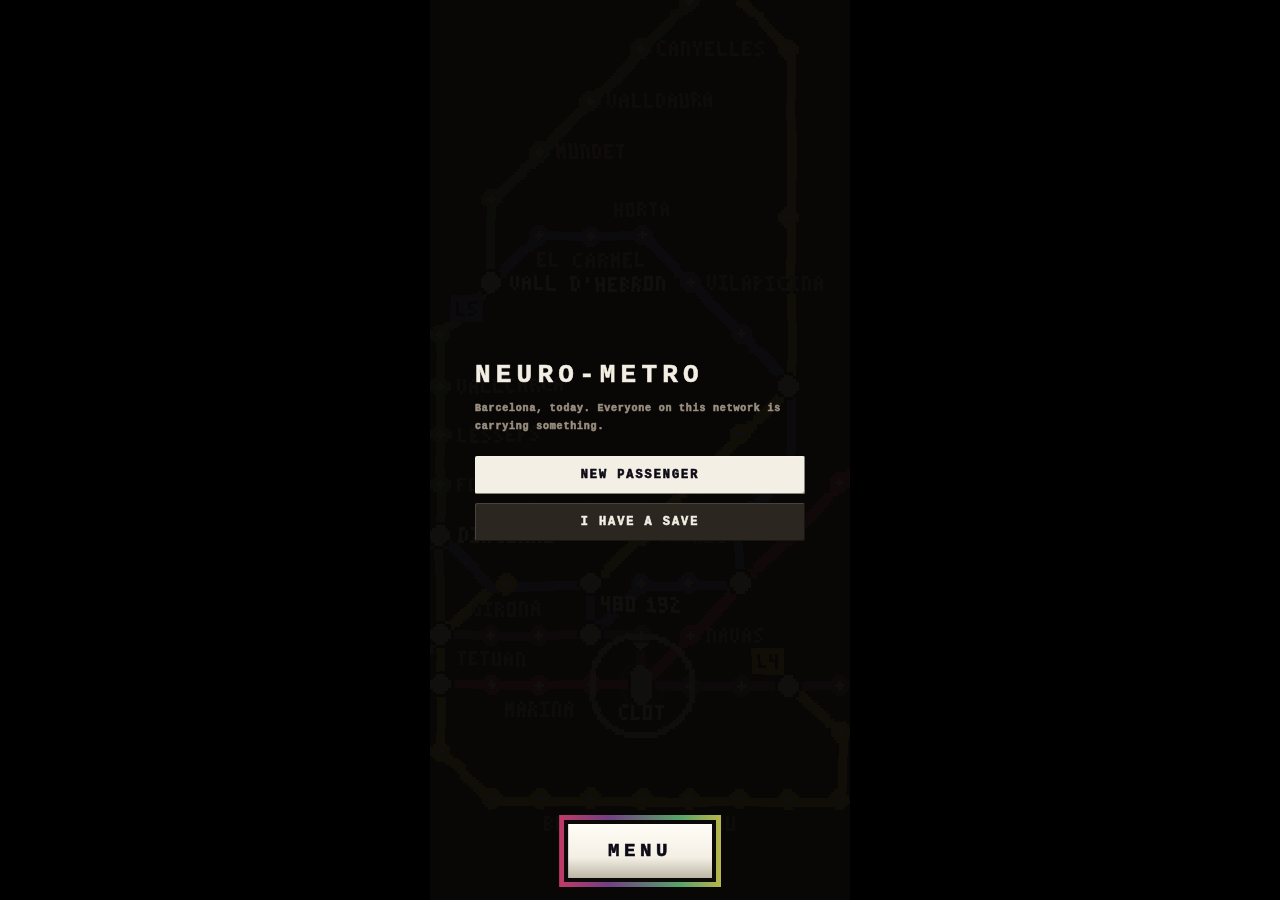
==== map/index.html @ 73b849b9 "Restructure repo: add MAP prototype, shared config, battle system refactor with changelog split" ====
<!doctype html>
<meta charset="utf-8">
<meta name="viewport" content="width=device-width,initial-scale=1,viewport-fit=cover,user-scalable=no">
<title>Neuro Metro: AVUI — Map</title>
<link rel="stylesheet" href="styles/map.css">

<!-- The same turbulence the battle system's title art swims in (#logoWave):
     fractal noise whose frequency drifts over 19s, displacing the image
     through it. Copied rather than shared — the two apps are siblings and do
     not reach into each other's files. Applied to the whole map, not one
     element, so the city itself is what is faintly breathing. -->
<svg width="0" height="0" style="position:absolute" aria-hidden="true"><defs>
  <filter id="mapWave" x="-6%" y="-6%" width="112%" height="112%">
    <feTurbulence type="fractalNoise" baseFrequency="0.008 0.014" numOctaves="2" seed="7" result="n">
      <animate attributeName="baseFrequency" dur="19s" repeatCount="indefinite"
               values="0.008 0.014; 0.013 0.008; 0.008 0.014"/>
    </feTurbulence>
    <feDisplacementMap in="SourceGraphic" in2="n" scale="7"
                       xChannelSelector="R" yChannelSelector="G"/>
  </filter>
</defs></svg>

<div class="phone">
 <div class="screen" id="screen">
   <canvas id="map"></canvas>

   <div class="hud">
     <!-- THE ONLY NON-MAP-ANCHORED ELEMENT ON THE MAP. Zoom lives on wheel,
          pinch and double-tap; the player's name and state are drawn on the
          canvas beside their marker, where they belong. -->
     <button class="menubtn hudbtn" id="menuBtn">MENU</button>
     <div class="menu" id="menu"></div>

     <!-- the only controls that exist while the train is running -->
     <button class="endbtn hudbtn" id="endRide">END</button>
     <button class="bagbtn hudbtn" id="bagBtn">BAGGAGE</button>
     <div class="baggage" id="baggage"></div>

     <!-- GDD 4: where this leg is going and how much of it is bridged -->
     <div class="routehead" id="routeHead"></div>

     <!-- GDD 5: the Traveler's Dilemma, at every intermediate platform -->
     <div class="dilemma" id="dilemma"></div>

     <!-- station inspection, and where a destination is chosen -->
     <div class="peek" id="peek"></div>

     <!-- DEBUG ONLY. The battle system is not connected. -->
     <div class="encounter" id="encounter"></div>

     <!-- first boot: name, affinities, and the save file that is the only
          copy of a run that survives a phone clearing its storage -->
     <div class="create" id="create"></div>
   </div>

   <!-- ONE file input for the whole app. Hidden; creation and the SAVE tab
        both click it. A drop target would be useless on a phone. -->
   <input type="file" id="saveFile" accept="application/json,.json"
          style="position:absolute;width:1px;height:1px;opacity:0;pointer-events:none">
 </div>
</div>

<!-- ================= LOAD ORDER =================
     Every file shares one global scope, so order is the dependency graph — the same
     convention as BATTLE SYSTEM. GENERATED (rebuild from the shared spreadsheet):
       data.js  <- ../shared/tools/build_data.py --app MAP

     util    -> bare helpers, no dependencies
     font    -> the 3x5 map font, no dependencies
     glyphs  -> the 8x8 ability icons and the station ring, as SVG
     data    -> EMOTIONS, STATIONS, LINES, SOUNDS, RULES: the network and its palette
     net     -> everything DERIVED from those two tables (routing, interchanges,
                label sides). Must follow data.
     states  -> the station-state registry. Defines only; reads STATIONS at run time
     gear    -> armor/set passives, and the arithmetic that turns kit into stats
     world   -> the hour, the day, the weather, and what they do to a station
     player  -> who is riding, what they carry, and the save
     route   -> paths across the network, gated by Line Keys
     audio   -> the synth and the music slot. Reads RULES/SOUNDS at run time
     travel  -> the travel screen: parallax, track, train
     elements-> what spawns around the train, and the Emotional Trip bar
     run     -> the multi-leg trip and the vault it is wagering
     bridge  -> the 13 contract with combat
     encounter-> the DEBUG stand-in for a battle. The only file that mentions one
     vault   -> saves: the file, the code, snapshots, and the seam for cloud
     peek    -> the station panel
     menu    -> the pause menu: profile, loadout, inventory, save
     create  -> first boot: name, affinities, and the save file
     hud     -> the DOM panels: stats, route header, dilemma, encounter
     journey -> the ride's state machine, the player marker, the wipes
     mapview -> camera, rasteriser, input; boots on DOMContentLoaded

     travel and journey call into mapview's rasteriser and mapview calls back into
     theirs. That is fine here and only here: they are all function DECLARATIONS,
     which hoist, and none of them runs until the first frame.
     ============================================== -->
<script src="src/util.js"></script>
<script src="src/font.js"></script>
<script src="src/glyphs.js"></script>
<script src="data.js"></script>
<script src="src/net.js"></script>
<script src="src/states.js"></script>
<script src="src/gear.js"></script>
<script src="src/world.js"></script>
<script src="src/player.js"></script>
<script src="src/vault.js"></script>
<script src="src/route.js"></script>
<script src="src/audio.js"></script>
<script src="src/travel.js"></script>
<script src="src/elements.js"></script>
<script src="src/run.js"></script>
<script src="src/battle-bridge.js"></script>
<script src="src/encounter.js"></script>
<script src="src/peek.js"></script>
<script src="src/menu.js"></script>
<script src="src/create.js"></script>
<script src="src/hud.js"></script>
<script src="src/journey.js"></script>
<script src="src/mapview.js"></script>
---- map/styles/map.css ----
/* =====================================================================
   NEURO-METRO: AVUI — MAP stylesheet

   There is almost nothing here on purpose. The map is RASTERISED, not
   styled: lines, stations, labels and badges are pixels written by
   src/mapview.js, so CSS only has to supply the frame, the integral
   upscale, and the HUD chrome that floats over it.

   Tokens are the battle system's, copied rather than imported — the two
   apps are siblings and must not reach into each other's files. See
   src/util.js for the same reasoning applied to code.
   ===================================================================== */
@property --rampPos{ syntax:"<length>"; inherits:true; initial-value:0px; }
:root{
  --void:#0f0d0b; --panel:#2b2620; --panelHi:#3d362e; --line:#5c5348;
  --ink:#f4efe4;  --muted:#9a8f80;
  --mint:#b0ffe1; --rose:#ffc2cd;
  --chipPad:5px 15px; --chipFont:20px; --chipDrop:3px 3px 0 rgba(6,4,14,.85);
  --chipInk:#0c0a16;
  --bevel: inset 1px 1px 0 rgba(255,255,255,.13), inset -1px -1px 0 rgba(0,0,0,.45);
  --drop: drop-shadow(2px 3px 0 rgba(8,6,4,.75));
  /* pixel-rounded corners: two steps, so a corner is CUT rather than curved */
  --r1:3px; --r2:6px;
  /* the six emotions, for the shared ramp. One palette, from the same hexes the
     canvas reads out of the emotions sheet. */
  --anger:#e53859; --surprise:#724082; --disgust:#56a36a;
  --joy:#fcc336;   --sadness:#3d66c1;  --fear:#929fa5;
  --ramp:linear-gradient(90deg,var(--anger),var(--surprise),var(--disgust),
         var(--joy),var(--sadness),var(--fear),var(--anger));
  --rampW:33.334vw;        /* one full loop, three times across the screen */
}

/* ============ PIXEL-ROUNDED CORNERS ============
   A corner is cut in two steps rather than curved, so it is made of the same
   square pixels as everything else. Lifted from the battle system, where the
   whole interface is built on it. */
.pxr{clip-path:polygon(
  var(--r2) 0, calc(100% - var(--r2)) 0,
  calc(100% - var(--r2)) var(--r1), calc(100% - var(--r1)) var(--r1),
  calc(100% - var(--r1)) var(--r2), 100% var(--r2),
  100% calc(100% - var(--r2)), calc(100% - var(--r1)) calc(100% - var(--r2)),
  calc(100% - var(--r1)) calc(100% - var(--r1)), calc(100% - var(--r2)) calc(100% - var(--r1)),
  calc(100% - var(--r2)) 100%, var(--r2) 100%,
  var(--r2) calc(100% - var(--r1)), var(--r1) calc(100% - var(--r1)),
  var(--r1) calc(100% - var(--r2)), 0 calc(100% - var(--r2)),
  0 var(--r2), var(--r1) var(--r2), var(--r1) var(--r1), var(--r2) var(--r1))}

/* ============ THE RAMP ============
   One scrolling emotion gradient, anchored to the VIEWPORT rather than to each
   element, so a tag and a border show the same slice of the same moving sheet —
   as if they were masks cut out of one thing underneath. Driven from the 12 fps
   clock in mapview.js, not by a CSS animation, so it steps with everything else. */
.ramp{background-image:var(--ramp); background-size:var(--rampW) 100%;
  background-repeat:repeat-x; background-attachment:fixed;
  background-position:var(--rampPos,0px) 0px}

/* EVERY SYMBOL BREATHES. A still glyph in a moving interface reads as a
   missing asset; the offset is per-element so they never march in step. */
@keyframes floaty{from{transform:translateY(2px)} to{transform:translateY(-3px)}}
@keyframes gfloat{from{transform:translateY(-3px)} to{transform:translateY(3px)}}
.sym{display:inline-block; width:1em; height:1em; vertical-align:-.12em;
  animation:gfloat 2.2s steps(26) infinite alternate;
  animation-delay:var(--fd,0s)}
.sym svg{width:100%; height:100%; display:block}
*{box-sizing:border-box; margin:0; padding:0}
html,body{height:100%}
body{background:#000; color:var(--ink);
  display:flex; align-items:center; justify-content:center;
  font-family:ui-monospace,"SFMono-Regular",Menlo,Consolas,"Courier New",monospace;
  /* WEIGHT ALONE IS NOT ENOUGH — most mobile monospace fallbacks ship no bold
     face, so the stroke is what actually thickens the glyphs on every device. */
  font-weight:900; -webkit-text-stroke:0.6px currentColor; paint-order:stroke fill;
  letter-spacing:.05em; text-transform:uppercase; -webkit-font-smoothing:none;
  overscroll-behavior:none}

.phone{width:100vw; height:100dvh; max-width:420px; max-height:920px;
  position:relative; overflow:hidden; background:var(--void)}

/* `touch-action:none` is load-bearing: without it the browser claims the drag
   as a scroll/pinch gesture and the pointer events never arrive. */
.screen{position:absolute; inset:0; overflow:hidden; touch-action:none;
  cursor:grab; user-select:none; -webkit-user-select:none}
.screen.drag{cursor:grabbing}

/* The buffer is sized to an exact integer multiple in JS; centring it here
   means the rounding-up overflow is clipped evenly on both sides rather than
   shunted to one edge. */
/* The turbulence filter is defined in index.html. It takes the ALREADY
   upscaled, already-blocky canvas as its input, so the blocks survive and it
   is their edges that swim — the city breathing rather than the image
   blurring. Kept on its own layer so the displacement does not force the
   whole frame to re-composite. */
#map{position:absolute; left:50%; top:50%; transform:translate(-50%,-50%);
  image-rendering:pixelated; display:block;
  filter:url(#mapWave); will-change:filter}

/* ---- HUD: ordinary CSS text, the way the battle HUD does it ---- */
.hud{position:absolute; inset:0; pointer-events:none}

/* END — the one control that exists while the train is running. */
.endbtn{position:absolute; left:50%; bottom:calc(22px + env(safe-area-inset-bottom,0px)); transform:translateX(-50%);
  padding:9px 30px; font:inherit; font-size:15px; letter-spacing:.22em;
  color:var(--chipInk, #0c0a16); background:var(--ink); border:0; border-radius:2px;
  box-shadow:var(--bevel), var(--chipDrop); cursor:pointer;
  opacity:0; pointer-events:none; transition:opacity .18s steps(2)}
.endbtn.show{opacity:1; pointer-events:auto}
.endbtn:active{transform:translateX(-50%) translateY(1px); box-shadow:var(--bevel)}

/* THE ONE BUTTON ON THE MAP, on the bottom edge where a thumb already rests.
   Two strokes: a hard black one so it reads against any part of the network,
   and outside that the shared emotion ramp, scrolling on the game clock. The
   ramp is a RING rather than a glow, so the button is an object cut out of the
   same moving sheet as the battle system's charge tag. */
.menubtn{position:absolute; left:50%; bottom:calc(18px + env(safe-area-inset-bottom,0px));
  transform:translateX(-50%); z-index:3;
  padding:16px 40px; font:inherit; font-size:19px; letter-spacing:.24em;
  color:var(--chipInk);
  background:linear-gradient(180deg,#fffdf7,var(--ink) 62%,#bdb6a6);
  border:4px solid #0b0a08; cursor:pointer;
  box-shadow:5px 6px 0 rgba(6,4,14,.85);
  opacity:0; pointer-events:none; transition:opacity .15s steps(2)}
.menubtn.show{opacity:1; pointer-events:auto}
/* the rainbow stroke sits OUTSIDE the black one, punched hollow so only the
   ring shows rather than a filled rectangle behind the label */
.menubtn::after{content:""; position:absolute; inset:-9px; z-index:-1;
  background-image:var(--ramp); background-size:var(--rampW) 100%;
  background-repeat:repeat-x; background-attachment:fixed;
  background-position:var(--rampPos,0px) 0px;
  padding:5px;
  -webkit-mask:linear-gradient(#000 0 0) content-box exclude,linear-gradient(#000 0 0);
  mask:linear-gradient(#000 0 0) content-box exclude,linear-gradient(#000 0 0);
  -webkit-mask-composite:xor}
.menubtn:active{transform:translateX(-50%) translate(2px,2px);
  box-shadow:2px 3px 0 rgba(6,4,14,.85)}

/* =====================================================================
   NAVIGATION PANELS
   All DOM. The canvas draws the world; anything the player has to READ
   is markup, the same split the battle system uses. Every panel shares
   the chip language — same bevel, same drop, same warm-grey ground —
   so nothing here competes with an emotion colour.
   ===================================================================== */

/* A <button> does not inherit text-transform the way ordinary text does, so
   without this the labels arrive half lower-case next to everything else. */
button{text-transform:inherit; letter-spacing:inherit}

@keyframes warnpulse{0%,100%{opacity:1}50%{opacity:.55}}

/* ---- the leg header ---- */
.routehead{position:absolute; left:0; right:0; top:0; display:none;
  align-items:center; gap:6px; padding:5px 8px; font-size:10px;
  background:rgba(15,13,11,.86); pointer-events:none}
.routehead.show{display:flex}
.routehead .rl{color:#0c0a16; padding:1px 5px; border-radius:2px}
.routehead .seg{margin-left:auto; color:#b0ffe1}
.routehead .legs{color:var(--muted)}

/* ---- panels that take over ---- */
.peek,.dilemma,.encounter{position:absolute; inset:auto 0 0 0; display:none;
  padding:16px; background:var(--panel);
  box-shadow:0 -3px 0 rgba(0,0,0,.5), var(--bevel); pointer-events:auto;
  max-height:78%; overflow-y:auto}

/* ---- the travel popup ----
   A thick stroke made of the lines this trip actually rides, scrolling. The
   gradient is set per-render as `--trip`; it is a BORDER-shaped mask rather
   than a background so the panel keeps its own dark ground behind the text. */
.peek{padding:0; background:none; box-shadow:none; overflow:visible}
.peek.show{display:block}
.peek::before{content:""; position:absolute; inset:0; z-index:0;
  background-image:var(--trip,linear-gradient(90deg,#5c5348,#5c5348));
  background-size:240% 100%;
  animation:tripscroll 3.6s linear infinite}
@keyframes tripscroll{from{background-position:0% 0} to{background-position:-240% 0}}
.peek > *{position:relative; z-index:1}
/* the inner card, inset so the stroke shows as a frame */
.peek{--pad:6px}
.peek::after{content:""; position:absolute; inset:var(--pad); z-index:0;
  background:linear-gradient(180deg,#221e19,var(--panel) 45%,#1a1712)}
.peek{padding:calc(var(--pad) + 14px) calc(var(--pad) + 14px) calc(var(--pad) + 16px)}

/* from → to, with the journey drawn between */
.trip{display:flex; align-items:center; gap:10px; margin-bottom:10px}
.trip b{font-size:15px; letter-spacing:.06em; line-height:1.2}
.trip .tfrom{text-align:left; color:var(--muted); flex:1}
.trip .tto{text-align:right; color:#fff; flex:1;
  text-shadow:2px 2px 0 rgba(6,4,14,.85)}
.tarrow{flex:none; display:flex; align-items:center; gap:2px; height:18px}
/* the shaft ripples away from where you are standing */
.tarrow i{display:block; width:3px; height:3px; background:var(--ink);
  box-shadow:1px 1px 0 rgba(6,4,14,.8);
  animation:tripwave .78s steps(6) infinite alternate}
.tarrow u{display:block; width:0; height:0; margin-left:1px;
  border-left:7px solid var(--ink); border-top:5px solid transparent;
  border-bottom:5px solid transparent;
  filter:drop-shadow(1px 1px 0 rgba(6,4,14,.8));
  animation:tripwave .78s steps(6) infinite alternate; animation-delay:-.6s}
@keyframes tripwave{from{transform:translateY(-3px)} to{transform:translateY(3px)}}
.tlines{margin-bottom:12px}

/* the button wears the same moving gradient as the stroke */
.pbtn.trip{display:block; width:100%; padding:15px 12px; border:3px solid #0b0a08;
  color:#0b0a08; text-shadow:none;
  background-image:var(--trip,linear-gradient(90deg,#5c5348,#5c5348));
  background-size:240% 100%;
  animation:tripscroll 3.6s linear infinite;
  box-shadow:4px 5px 0 rgba(6,4,14,.85); cursor:pointer}
.pbtn.trip span{display:block; font-size:16px; letter-spacing:.14em}
.pbtn.trip small{display:block; margin-top:3px; font-size:11px; letter-spacing:.18em;
  opacity:.8}
.pbtn.trip:active{transform:translate(2px,2px); box-shadow:2px 3px 0 rgba(6,4,14,.85)}

/* the canvas leans; it must not clip against the frame while it does */
#map{transform-origin:50% 50%}
.peek.show,.dilemma.show{display:block}
.peek h2,.dilemma h3{font-size:15px; letter-spacing:.12em; margin-bottom:8px}
.peek dl{display:grid; grid-template-columns:auto 1fr; gap:3px 12px;
  font-size:10px; margin-bottom:12px}
.peek dt{color:var(--muted)}
.peek dd{text-align:right}
.lchips{display:flex; gap:4px; margin-bottom:10px}
.lchip{color:#0c0a16; font-size:10px; padding:1px 5px; border-radius:2px}
.peek .fogged,.peek .warn{font-size:10px; color:var(--muted); text-transform:none;
  line-height:1.6; margin-bottom:10px}
.peek .warn{color:#ffc2cd}
.peek .note{font-size:10px; color:var(--muted)}
/* the close button lives ABOVE the card, clear of the destination name it was
   sitting on top of */
.pclose{position:absolute; right:10px; top:-20px; width:42px; height:42px;
  font:inherit; font-size:22px; color:var(--ink);
  background:linear-gradient(180deg,var(--panelHi),var(--panel) 60%);
  border:3px solid #0b0a08; box-shadow:4px 4px 0 rgba(6,4,14,.85);
  cursor:pointer; z-index:3}
.pclose:active{transform:translate(2px,2px); box-shadow:2px 2px 0 rgba(6,4,14,.85)}
/* room for it, and for the trip stroke */
.peek{margin-top:24px}
.pbtn{width:100%; padding:11px; font:inherit; font-size:12px; letter-spacing:.14em;
  color:var(--chipInk,#0c0a16); background:var(--ink); border:0; border-radius:2px;
  box-shadow:var(--bevel); cursor:pointer}

/* ---- the wager ---- */
.dilemma{background:#1d1a16}
.dilemma .held{font-size:10px; color:var(--muted); margin-bottom:10px}
.drow{display:flex; gap:8px}
.dbtn{flex:1; padding:10px 8px; font:inherit; font-size:11px; letter-spacing:.1em;
  color:var(--ink); background:var(--panel); border:0; border-radius:2px;
  box-shadow:var(--bevel); cursor:pointer; text-align:left}
/* CONTINUE is the risky one, so it is the one that looks eager */
.dbtn.go{color:#0c0a16; background:#b0ffe1}
.dbtn small{display:block; margin-top:4px; font-size:9px; opacity:.72;
  letter-spacing:.02em; text-transform:none}

/* ---- DEBUG battle stand-in ---- */
.encounter{inset:0; display:none; align-items:center; justify-content:center;
  background:rgba(8,6,4,.94); max-height:none}
.encounter.show{display:flex}
.ebox{text-align:center; max-width:86%}
.ebox h2{font-size:19px; letter-spacing:.2em; margin-bottom:10px}
.ekind{font-size:10px; color:#ffc2cd; margin-bottom:6px}
.emods,.estate{font-size:9px; color:var(--muted); margin-bottom:6px;
  text-transform:none; line-height:1.7}
.erow{display:flex; gap:7px; justify-content:center; margin:14px 0 10px}
.ebtn{padding:10px 16px; font:inherit; font-size:12px; letter-spacing:.14em;
  color:var(--ink); background:var(--panel); border:0; border-radius:2px;
  box-shadow:var(--bevel); cursor:pointer}
.ebtn.win{color:#0c0a16; background:#b0ffe1}
.ebtn.loss{color:#0c0a16; background:#ffc2cd}
.edebug{font-size:9px; color:var(--line); text-transform:none}

/* =====================================================================
   THE MENU
   Everything the player IS lives behind one button. Scaled up hard for
   thumbs, built out of the battle system's shapes: cut corners, hard
   offset shadows, thick strokes.
   ===================================================================== */

/* THE MAP KEEPS RENDERING BEHIND THIS. It is a live canvas, so rather than
   covering it with a flat panel it is pushed back — dimmed and blurred heavily,
   so the city is still there but unmistakably out of focus and out of reach. */
.menu{position:absolute; inset:0; display:none; flex-direction:column;
  background:rgba(12,10,8,.55);
  -webkit-backdrop-filter:blur(16px) brightness(.6) saturate(.85);
  backdrop-filter:blur(16px) brightness(.6) saturate(.85);
  pointer-events:auto}
.menu.show{display:flex}

/* ---- body first, tabs last: the reachable edge belongs to the fingers ---- */
.mbody{flex:1; overflow-y:auto; padding:20px 16px 14px;
  -webkit-overflow-scrolling:touch}
.mhead{order:2; display:flex; align-items:stretch; gap:6px;
  padding:8px 10px calc(10px + env(safe-area-inset-bottom,0px));
  background:linear-gradient(180deg,rgba(12,10,8,0),rgba(12,10,8,.9) 40%)}
.mtabs{display:flex; gap:6px; flex:1}
.mtab{flex:1; padding:15px 4px; font:inherit; font-size:15px; letter-spacing:.1em;
  color:var(--muted); background:linear-gradient(180deg,var(--panelHi),var(--panel) 60%,var(--dark,#1d1a16));
  border:2px solid var(--line); box-shadow:var(--bevel), 3px 3px 0 rgba(6,4,14,.8);
  cursor:pointer}
.mtab.on{color:var(--chipInk); border-color:var(--ink);
  background:linear-gradient(180deg,#fffdf7,var(--ink) 62%,#bdb6a6)}
.mclose{width:52px; font:inherit; font-size:26px; color:var(--ink);
  background:linear-gradient(180deg,var(--panelHi),var(--panel) 60%);
  border:2px solid var(--line); box-shadow:var(--bevel), 3px 3px 0 rgba(6,4,14,.8);
  cursor:pointer}
.mtab:active,.mclose:active{transform:translate(2px,2px); box-shadow:var(--bevel)}

/* ---- titles: big, white, and each one carries a symbol ---- */
.mbody h3{font-size:30px; letter-spacing:.12em; margin-bottom:16px; color:#fff;
  text-shadow:3px 3px 0 rgba(6,4,14,.85)}
.mbody section{margin-bottom:26px}
.mbody h4{display:flex; align-items:center; gap:9px; font-size:17px; color:#fff;
  letter-spacing:.14em; margin-bottom:11px;
  text-shadow:2px 2px 0 rgba(6,4,14,.85)}
.mbody h4 .sym{width:20px; height:20px; color:var(--mint)}
.hint{font-size:14px; color:var(--line); text-transform:none; line-height:1.65;
  margin-top:9px}
.pending{list-style:none; margin-top:9px}
.pending li{font-size:14px; color:var(--line); text-transform:none; line-height:1.65}

.pills{display:flex; gap:8px; flex-wrap:wrap}
.pill{font-size:15px; padding:5px 13px; color:var(--chipInk);
  box-shadow:var(--bevel), 3px 3px 0 rgba(6,4,14,.8)}
.pill.off,.pill.key.off{color:var(--line); background:var(--panel)}

/* ---- MS and EC wear the battle system's own tags ----
   Mint with black text for stamina, and the scrolling rainbow with white text
   for charge — the same two objects, so a number means the same thing in both
   halves of the game. */
.stats2{display:grid; grid-template-columns:auto 1fr; gap:9px 16px;
  font-size:16px; margin-bottom:24px; padding-bottom:18px;
  border-bottom:2px solid var(--panel)}
.stats2 dt{color:var(--muted); align-self:center}
.stats2 dd{text-align:right; display:flex; gap:7px; justify-content:flex-end;
  align-items:center; flex-wrap:wrap}
.tag{display:inline-block; padding:var(--chipPad); font-size:var(--chipFont);
  color:var(--chipInk); box-shadow:var(--bevel), 2px 2px 0 rgba(6,4,14,.7);
  animation:floaty 3.4s steps(41) infinite alternate}
.tag.ms{background:linear-gradient(180deg,#eafff6,var(--mint) 62%,#6fbfa2)}
.tag.ec{color:#fff; animation-delay:-1.7s;
  box-shadow:var(--bevel), 2px 2px 0 rgba(6,4,14,.7), 0 0 14px rgba(255,255,255,.45)}

/* ---- cards and slots ----
   Armor and Move Sets read as SOCKETS: a dotted outline you drop something
   into, so an empty one is obviously a hole rather than a missing row. */
.slotwrap{border:3px dashed var(--line); padding:9px; margin-bottom:11px;
  background:rgba(0,0,0,.25)}
.slotwrap.filled{border-style:solid; border-color:var(--panelHi)}
.card,.slot{display:flex; align-items:center; gap:12px; width:100%; text-align:left;
  padding:14px 15px; font:inherit; font-size:17px; color:var(--ink);
  background:linear-gradient(180deg,var(--panelHi),var(--panel) 60%,#1d1a16);
  border:2px solid var(--emo,var(--line));
  box-shadow:var(--bevel), 4px 4px 0 rgba(6,4,14,.8); cursor:pointer}
.card.on{border-color:var(--ink)}
.card .sym,.slot .sym{width:34px; height:34px; flex:none; color:var(--emo,var(--mint))}
.cardtxt{flex:1; min-width:0}
.card small,.slot small{display:block; margin-top:4px; font-size:13px;
  color:var(--muted); text-transform:none; letter-spacing:.02em}
.card small.pas{color:var(--line)}
.card:active,.slot:active{transform:translate(2px,2px);
  box-shadow:var(--bevel), 2px 2px 0 rgba(6,4,14,.8)}
.slot.empty{color:var(--line); border-style:dashed}
.slotrow{display:flex; gap:8px; align-items:stretch; margin-top:9px}
.chgbtn{flex:none; padding:12px 22px; font:inherit; font-size:14px; letter-spacing:.1em;
  color:var(--chipInk); background:linear-gradient(180deg,#fffdf7,var(--ink) 62%,#bdb6a6);
  border:2px solid var(--ink); box-shadow:var(--bevel), 4px 4px 0 rgba(6,4,14,.8);
  cursor:pointer}
.chgbtn:active{transform:translate(2px,2px); box-shadow:var(--bevel)}

/* ---- the six layer slots an armor may fill ---- */
.layers6{display:flex; gap:5px; margin-top:8px}
.lay{width:20px; height:20px; background:#15130f;
  box-shadow:inset 0 0 0 2px var(--line), 2px 2px 0 rgba(6,4,14,.7)}
.lay.on{box-shadow:inset 0 0 0 2px rgba(255,255,255,.35), 2px 2px 0 rgba(6,4,14,.7)}

.cline{display:flex; align-items:center; gap:9px; padding:11px 0; font-size:17px;
  border-bottom:2px solid rgba(92,83,72,.28)}
.cline b{margin-left:auto; color:var(--ink); font-size:20px}
/* the purse's pips breathe too — "all symbols", and a static dot beside a
   floating heading reads as the one that failed to load */
.cline .dot{display:inline-block; width:14px; height:14px; flex:none;
  box-shadow:2px 2px 0 rgba(6,4,14,.7);
  animation:gfloat 2.6s steps(31) infinite alternate;
  animation-delay:var(--fd,0s)}
.lnk{font:inherit; font-size:14px; color:var(--ink); background:none; border:0;
  text-decoration:underline; cursor:pointer; padding:4px 2px}
.code2{font-size:24px; letter-spacing:.2em; color:var(--mint); padding:4px 0;
  text-shadow:2px 2px 0 rgba(6,4,14,.85)}

/* =====================================================================
   CREATION AND SAVES
   Creation covers the map rather than replacing it, so the world is
   already drawn and warm behind the first screen.
   ===================================================================== */
.create{position:absolute; inset:0; display:none; align-items:center;
  justify-content:center; padding:18px; background:rgba(10,8,7,.97);
  pointer-events:auto; overflow-y:auto}
.create.show{display:flex}
.cbox{width:100%; max-width:330px}
.cbox h1{font-size:26px; letter-spacing:.2em; margin-bottom:10px}
.cbox h2{font-size:17px; letter-spacing:.14em; margin-bottom:14px}
.lead{font-size:10px; color:var(--muted); text-transform:none; line-height:1.8;
  margin-bottom:20px}
.clab{display:block; font-size:9px; color:var(--muted); letter-spacing:.16em;
  margin:14px 0 5px}
.cin{width:100%; padding:10px; font:inherit; font-size:14px; letter-spacing:.14em;
  color:var(--ink); background:var(--panel); border:0; border-radius:2px;
  box-shadow:var(--bevel)}
.cin.tall{min-height:64px; font-size:9px; letter-spacing:0; text-transform:none;
  resize:vertical}
.chint{font-size:9px; color:var(--line); text-transform:none; line-height:1.7;
  margin-top:5px}
.affs{display:grid; grid-template-columns:1fr 1fr; gap:5px}
.aff{padding:9px 4px; font:inherit; font-size:10px; color:var(--muted);
  background:var(--panel); border:0; border-radius:2px; box-shadow:var(--bevel);
  cursor:pointer}
.aff.on{box-shadow:var(--bevel), inset 0 0 0 2px var(--ink)}
.cbtn{display:block; width:100%; margin-top:9px; padding:12px;
  font:inherit; font-size:12px; letter-spacing:.16em; color:var(--ink);
  background:var(--panel); border:0; border-radius:2px; box-shadow:var(--bevel);
  cursor:pointer}
.cbtn.go{color:var(--chipInk,#0c0a16); background:var(--ink)}
.cbtn.thin{background:none; box-shadow:none; color:var(--line); font-size:9px;
  text-transform:none; letter-spacing:.02em; padding:8px}
.cbtn:active{transform:translateY(1px)}
.cnote{margin-top:12px; padding:8px; font-size:9px; text-transform:none;
  line-height:1.6; color:#0c0a16; background:#ffc2cd; border-radius:2px}
.code,.code2{font-size:19px; letter-spacing:.24em; color:#b0ffe1; padding:9px 0}
.code2{font-size:13px; padding:2px 0}
/* The one thing a player on a static host has to understand. */
.warn2{margin:14px 0; padding:10px; font-size:9px; text-transform:none;
  line-height:1.75; color:var(--ink); background:#2b1a1e; border-radius:2px;
  box-shadow:inset 0 0 0 1px #5c3a42}
.warn2 b{color:#ffc2cd}
.srow{display:flex; gap:5px; align-items:stretch}
.srow .cin{flex:1}
.srow .cbtn{width:auto; margin-top:0; padding:10px 14px; font-size:10px}
.snap{display:flex; align-items:center; gap:8px; padding:6px 0; font-size:10px;
  border-bottom:1px solid rgba(92,83,72,.25)}
.snap b{flex:1}

/* =====================================================================
   ABILITIES, AS THE BATTLE PANEL DRAWS THEM
   Same classes, same shapes. Showing a Move Set's contents is only
   worth doing if what you see is recognisably the same object you will
   be tapping in a fight.
   ===================================================================== */
.abpage{display:grid; grid-template-columns:repeat(2,minmax(0,1fr));
  gap:8px; padding:10px 2px 2px; align-content:start}
.abrow{position:relative; display:flex; flex-direction:column; align-items:center;
  justify-content:center; padding:6px 6px 6px 26px; overflow:hidden;
  border:2px solid var(--emo,var(--line));
  box-shadow:var(--bevel), 3px 3px 0 rgba(6,4,14,.8);
  background:linear-gradient(180deg,var(--panelHi),var(--panel) 60%,#1d1a16)}
/* the depiction floats, so the box has something alive in it */
.abline{display:flex; align-items:center; justify-content:center; flex:none;
  animation:abFloat 2.2s steps(26) infinite alternate; animation-delay:var(--fd,0s)}
@keyframes abFloat{from{transform:translateY(-4px)} to{transform:translateY(4px)}}
.abline .station{position:relative; flex:none; width:46px; height:46px}
.abline .station.chg{width:24px; height:24px}
.abline .station svg{width:100%; height:100%; display:block}
.abline .link{flex:none; width:6px; height:6px; background:currentColor;
  box-shadow:1px 1px 0 rgba(6,4,14,.75)}
.abinfo{display:flex; flex-direction:column; align-items:center; min-width:0}
.abname{font-size:15px; letter-spacing:.06em; text-align:center; margin-top:2px}
.abcost{font-size:12px; color:var(--muted); text-transform:none}
/* shots run down the left edge, in the ability's own colour */
.shots{position:absolute; left:6px; top:50%; transform:translateY(-50%);
  display:flex; flex-direction:column; gap:5px}
.shot{width:10px; height:10px; background:var(--emo,var(--ink));
  box-shadow:1px 1px 0 rgba(6,4,14,.75)}

/* =====================================================================
   THE PICKER
   A window over the menu holding what is NOT worn.
   ===================================================================== */
.picker{position:absolute; inset:0; z-index:4; display:flex; flex-direction:column;
  background:rgba(10,8,7,.96)}
.phead{display:flex; align-items:center; gap:9px; padding:14px 12px;
  border-bottom:2px solid var(--panel)}
.phead b{flex:1; font-size:19px; letter-spacing:.12em; color:#fff;
  text-shadow:2px 2px 0 rgba(6,4,14,.85)}
.sorts{display:flex; gap:5px}
.sortbtn{padding:9px 13px; font:inherit; font-size:13px; letter-spacing:.08em;
  color:var(--muted); background:var(--panel); border:2px solid var(--line);
  box-shadow:var(--bevel), 3px 3px 0 rgba(6,4,14,.8); cursor:pointer}
.sortbtn.on{color:var(--chipInk);
  background:linear-gradient(180deg,#fffdf7,var(--ink) 62%,#bdb6a6);
  border-color:var(--ink)}
.pbody{flex:1; overflow-y:auto; padding:14px 12px calc(20px + env(safe-area-inset-bottom,0px))}
.chgbtn.wide{width:100%; padding:15px; margin-top:10px}

/* the pencil beside the player's name */
.mbody h3{display:flex; align-items:center; gap:12px}
.editbtn{flex:none; width:44px; height:44px; padding:0; color:var(--ink);
  background:var(--panel); border:2px solid var(--line);
  box-shadow:var(--bevel), 3px 3px 0 rgba(6,4,14,.8); cursor:pointer}
.editbtn .sym{width:22px; height:22px}
.editbtn:active{transform:translate(2px,2px); box-shadow:var(--bevel)}
.big{font-size:22px; color:var(--ink)}

/* =====================================================================
   BAGGAGE — what this ride has got you, so far
   ===================================================================== */
.bagbtn{position:absolute; right:12px; bottom:calc(24px + env(safe-area-inset-bottom,0px));
  padding:13px 20px; font:inherit; font-size:14px; letter-spacing:.16em;
  color:var(--ink); background:linear-gradient(180deg,var(--panelHi),var(--panel) 60%,#1d1a16);
  border:3px solid #0b0a08; box-shadow:var(--bevel), 4px 5px 0 rgba(6,4,14,.85);
  cursor:pointer; opacity:0; pointer-events:none; transition:opacity .15s steps(2)}
.bagbtn.show{opacity:1; pointer-events:auto}
.bagbtn:active{transform:translate(2px,2px); box-shadow:var(--bevel)}

.baggage{position:absolute; inset:0; z-index:6; display:none; flex-direction:column;
  background:rgba(10,8,7,.93);
  -webkit-backdrop-filter:blur(10px); backdrop-filter:blur(10px)}
.baggage.show{display:flex}
.bhead{display:flex; align-items:center; gap:10px; padding:14px 12px;
  border-bottom:3px solid var(--panel)}
.bhead b{font-size:22px; letter-spacing:.16em; color:#fff;
  text-shadow:2px 2px 0 rgba(6,4,14,.85)}
.bhint{flex:1; font-size:11px; color:var(--rose); text-transform:none}
.bwrap{flex:1; display:flex; gap:10px; padding:12px; min-height:0}
/* the grid is the point: one cell per thing, so a full bag LOOKS full */
.bgrid{flex:1; display:grid; grid-template-columns:repeat(3,minmax(0,1fr));
  grid-auto-rows:88px; gap:8px; align-content:start; overflow-y:auto; min-height:0}
.bcell{position:relative; display:flex; flex-direction:column; align-items:center;
  justify-content:center; gap:5px; padding:6px;
  background:linear-gradient(180deg,var(--panelHi),var(--panel) 60%,#1d1a16);
  border:2px solid var(--emo,var(--line));
  box-shadow:var(--bevel), 3px 3px 0 rgba(6,4,14,.8)}
.bcell.empty{border-style:dashed; border-color:#2f2a24; background:rgba(0,0,0,.3);
  box-shadow:none}
.bcell .sym{width:30px; height:30px}
.bname{font-size:10px; text-align:center; line-height:1.25; color:var(--ink)}
.bx{position:absolute; right:4px; top:3px; font-size:13px; color:var(--mint)}
/* the trip bar and the purse, down the side */
.bside{flex:none; width:104px; display:flex; flex-direction:column; gap:10px}
.bseg{display:flex; flex-direction:column; align-items:center; gap:6px; padding:9px 6px;
  background:var(--panel); border:2px solid var(--line);
  box-shadow:var(--bevel), 3px 3px 0 rgba(6,4,14,.8)}
.bseg small{font-size:9px; color:var(--muted); letter-spacing:.08em; text-align:center}
.bseg b{font-size:17px; color:var(--mint)}
.bbar{position:relative; width:26px; height:96px; background:#100e0c;
  box-shadow:inset 0 0 0 2px var(--line)}
.bbar i{position:absolute; left:0; right:0; bottom:0; display:block;
  background:linear-gradient(180deg,#eafff6,var(--mint) 62%,#6fbfa2)}
.bcrys{display:grid; grid-template-columns:1fr 1fr; gap:6px}
.bcry{display:flex; flex-direction:column; align-items:center; gap:2px; padding:6px 2px;
  background:var(--panel); box-shadow:var(--bevel), 2px 2px 0 rgba(6,4,14,.75)}
.bcry .dot{width:12px; height:12px; box-shadow:2px 2px 0 rgba(6,4,14,.7);
  animation:gfloat 2.6s steps(31) infinite alternate; animation-delay:var(--fd,0s)}
.bcry b{font-size:15px; color:var(--ink)}
.bcry small{font-size:8px; color:var(--muted)}
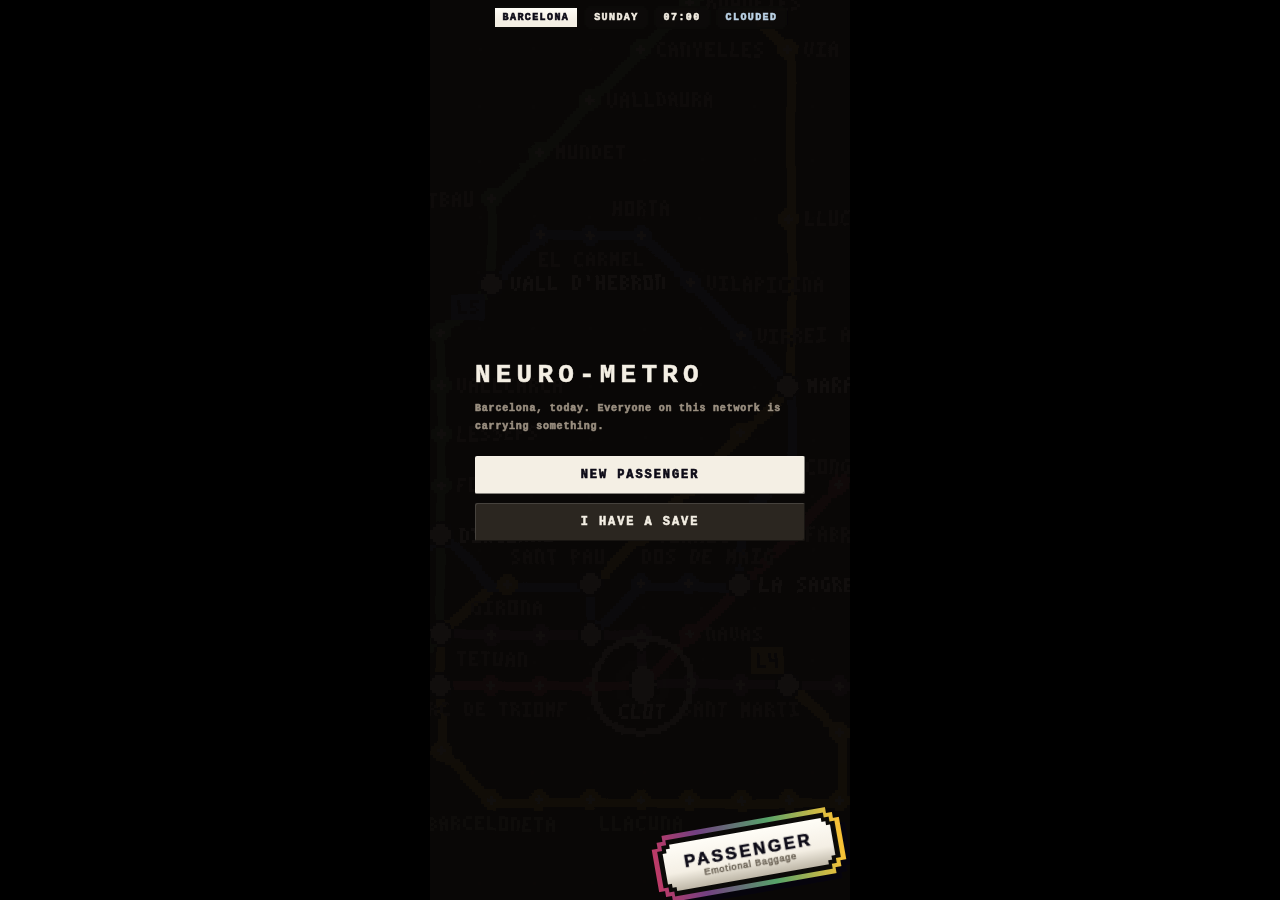
==== commit b8ed3db9: "Major update: map city/gauge/handoff modules, battle firstrun/handoff, UI polish" ====
--- a/map/index.html
+++ b/map/index.html
@@ -28,30 +28,43 @@
      <!-- THE ONLY NON-MAP-ANCHORED ELEMENT ON THE MAP. Zoom lives on wheel,
           pinch and double-tap; the player's name and state are drawn on the
           canvas beside their marker, where they belong. -->
-     <button class="menubtn hudbtn" id="menuBtn">MENU</button>
+     <button class="menubtn hudbtn" id="menuBtn"></button>
+
+     <!-- WHAT CITY THIS IS AND WHAT IS HAPPENING TO IT. Where you are is drawn
+          on the canvas by the marker; this is the other half — WHEN you are,
+          and what the city is doing about it. -->
+     <div class="citybar" id="cityBar"></div>
+
+     <!-- the same bubble the battle system explains an ability with -->
+     <div class="tipveil" id="tipVeil"></div>
+     <div class="tip pxr" id="tip"></div>
      <div class="menu" id="menu"></div>
 
      <!-- the only controls that exist while the train is running -->
-     <button class="endbtn hudbtn" id="endRide">END</button>
-     <button class="bagbtn hudbtn" id="bagBtn">BAGGAGE</button>
+     <button class="endbtn bigbtn pxr hudbtn" id="endRide">END</button>
+     <button class="bagbtn bigbtn pxr hudbtn" id="bagBtn">BAGGAGE</button>
      <div class="baggage" id="baggage"></div>
 
      <!-- GDD 4: where this leg is going and how much of it is bridged -->
      <div class="routehead" id="routeHead"></div>
 
      <!-- GDD 5: the Traveler's Dilemma, at every intermediate platform -->
-     <div class="dilemma" id="dilemma"></div>
+     <div class="dilemma framed" id="dilemma"></div>
 
      <!-- station inspection, and where a destination is chosen -->
-     <div class="peek" id="peek"></div>
-
-     <!-- DEBUG ONLY. The battle system is not connected. -->
-     <div class="encounter" id="encounter"></div>
+     <div class="peek framed" id="peek"></div>
 
      <!-- first boot: name, affinities, and the save file that is the only
           copy of a run that survives a phone clearing its storage -->
      <div class="create" id="create"></div>
    </div>
+
+   <!-- THE BATTLE SYSTEM, WHEN THERE IS ONE. Mounted only for the length of a
+        fight and torn down after, so it is not sitting behind the map keeping
+        its own clock and audio graph alive for the rest of the session. The
+        curtain opens onto it; the flash covers its removal. -->
+   <canvas id="battleWipe"></canvas>
+   <div id="battleFlash"></div>
 
    <!-- ONE file input for the whole app. Hidden; creation and the SAVE tab
         both click it. A drop target would be useless on a phone. -->
@@ -81,12 +94,12 @@
      elements-> what spawns around the train, and the Emotional Trip bar
      run     -> the multi-leg trip and the vault it is wagering
      bridge  -> the 13 contract with combat
-     encounter-> the DEBUG stand-in for a battle. The only file that mentions one
+     encounter-> hands a fight to the battle system, mounted in a frame
      vault   -> saves: the file, the code, snapshots, and the seam for cloud
      peek    -> the station panel
      menu    -> the pause menu: profile, loadout, inventory, save
      create  -> first boot: name, affinities, and the save file
-     hud     -> the DOM panels: stats, route header, dilemma, encounter
+     hud     -> the DOM panels: stats, route header, dilemma, baggage
      journey -> the ride's state machine, the player marker, the wipes
      mapview -> camera, rasteriser, input; boots on DOMContentLoaded
 
@@ -98,10 +111,14 @@
 <script src="src/font.js"></script>
 <script src="src/glyphs.js"></script>
 <script src="data.js"></script>
+<!-- gauge.js builds GAUGE and EC_RAMP at load out of RULES and
+     EMOTIONS, so it can only come after data.js -->
+<script src="src/gauge.js"></script>
 <script src="src/net.js"></script>
 <script src="src/states.js"></script>
 <script src="src/gear.js"></script>
 <script src="src/world.js"></script>
+<script src="src/city.js"></script>
 <script src="src/player.js"></script>
 <script src="src/vault.js"></script>
 <script src="src/route.js"></script>
@@ -110,6 +127,7 @@
 <script src="src/elements.js"></script>
 <script src="src/run.js"></script>
 <script src="src/battle-bridge.js"></script>
+<script src="src/handoff.js"></script>
 <script src="src/encounter.js"></script>
 <script src="src/peek.js"></script>
 <script src="src/menu.js"></script>
--- a/map/styles/map.css
+++ b/map/styles/map.css
@@ -98,40 +98,151 @@
 .hud{position:absolute; inset:0; pointer-events:none}
 
 /* END — the one control that exists while the train is running. */
-.endbtn{position:absolute; left:50%; bottom:calc(22px + env(safe-area-inset-bottom,0px)); transform:translateX(-50%);
-  padding:9px 30px; font:inherit; font-size:15px; letter-spacing:.22em;
-  color:var(--chipInk, #0c0a16); background:var(--ink); border:0; border-radius:2px;
-  box-shadow:var(--bevel), var(--chipDrop); cursor:pointer;
+/* Both mid-ride controls are .bigbtn now, so they are the same object as every
+   other button in the game rather than two one-off shapes. */
+.endbtn{position:absolute; left:50%;
+  bottom:calc(22px + env(safe-area-inset-bottom,0px));
+  transform:translateX(-50%); padding:13px 30px; font-size:15px;
+  letter-spacing:.22em;
   opacity:0; pointer-events:none; transition:opacity .18s steps(2)}
 .endbtn.show{opacity:1; pointer-events:auto}
-.endbtn:active{transform:translateX(-50%) translateY(1px); box-shadow:var(--bevel)}
-
-/* THE ONE BUTTON ON THE MAP, on the bottom edge where a thumb already rests.
-   Two strokes: a hard black one so it reads against any part of the network,
-   and outside that the shared emotion ramp, scrolling on the game clock. The
-   ramp is a RING rather than a glow, so the button is an object cut out of the
-   same moving sheet as the battle system's charge tag. */
-.menubtn{position:absolute; left:50%; bottom:calc(18px + env(safe-area-inset-bottom,0px));
-  transform:translateX(-50%); z-index:3;
-  padding:16px 40px; font:inherit; font-size:19px; letter-spacing:.24em;
-  color:var(--chipInk);
-  background:linear-gradient(180deg,#fffdf7,var(--ink) 62%,#bdb6a6);
-  border:4px solid #0b0a08; cursor:pointer;
-  box-shadow:5px 6px 0 rgba(6,4,14,.85);
-  opacity:0; pointer-events:none; transition:opacity .15s steps(2)}
+.endbtn:active{transform:translateX(-50%) translate(2px,2px)}
+
+/* THE ONE BUTTON ON THE MAP, in the bottom-right corner where a right thumb
+   already rests, and TILTED — everything else in this interface is square to
+   the frame, so ten degrees is enough to make it read as a thing lying on the
+   map rather than as part of the map's own furniture. It bobs for the same
+   reason every symbol here bobs: a still object on a moving map looks broken.
+
+   It wears the PLAYER'S NAME rather than the word MENU. "Menu" describes the
+   mechanism; the name describes what is behind it. Under it, in small grey,
+   what the menu actually holds.
+
+   THREE STACKED LAYERS, NOT A BORDER. `.pxr` is a clip-path, and a clip-path
+   clips an element's pseudo-elements along with it — so the old trick of
+   hanging the rainbow ring off `::after` and cutting the corners with `.pxr`
+   cannot both happen on one box. Pixel-art strokes are just rectangles anyway,
+   so they are rectangles: the ramp is the largest, the black sits on it, the
+   face sits on that, and each is cut with its own slightly smaller radii so the
+   corner steps nest instead of colliding. What shows between the layers IS the
+   stroke. */
+.menubtn{position:absolute; right:calc(16px + env(safe-area-inset-right,0px));
+  bottom:calc(22px + env(safe-area-inset-bottom,0px)); z-index:3;
+  padding:0; border:0; background:none; box-shadow:none; cursor:pointer;
+  opacity:0; pointer-events:none;
+  transform:rotate(-10deg);
+  animation:menubob 3s steps(30) infinite alternate;
+  transition:opacity .15s steps(2);
+  filter:drop-shadow(5px 6px 0 rgba(6,4,14,.85))}
 .menubtn.show{opacity:1; pointer-events:auto}
-/* the rainbow stroke sits OUTSIDE the black one, punched hollow so only the
-   ring shows rather than a filled rectangle behind the label */
-.menubtn::after{content:""; position:absolute; inset:-9px; z-index:-1;
+/* the ramp, outermost — a moving sheet the button is cut out of, the same one
+   the battle system's charge tag wears */
+.menubtn::before{content:""; position:absolute; inset:-10px; z-index:0;
+  --r1:6px; --r2:12px;
   background-image:var(--ramp); background-size:var(--rampW) 100%;
   background-repeat:repeat-x; background-attachment:fixed;
   background-position:var(--rampPos,0px) 0px;
-  padding:5px;
-  -webkit-mask:linear-gradient(#000 0 0) content-box exclude,linear-gradient(#000 0 0);
-  mask:linear-gradient(#000 0 0) content-box exclude,linear-gradient(#000 0 0);
-  -webkit-mask-composite:xor}
-.menubtn:active{transform:translateX(-50%) translate(2px,2px);
-  box-shadow:2px 3px 0 rgba(6,4,14,.85)}
+  clip-path:polygon(
+    var(--r2) 0, calc(100% - var(--r2)) 0,
+    calc(100% - var(--r2)) var(--r1), calc(100% - var(--r1)) var(--r1),
+    calc(100% - var(--r1)) var(--r2), 100% var(--r2),
+    100% calc(100% - var(--r2)), calc(100% - var(--r1)) calc(100% - var(--r2)),
+    calc(100% - var(--r1)) calc(100% - var(--r1)), calc(100% - var(--r2)) calc(100% - var(--r1)),
+    calc(100% - var(--r2)) 100%, var(--r2) 100%,
+    var(--r2) calc(100% - var(--r1)), var(--r1) calc(100% - var(--r1)),
+    var(--r1) calc(100% - var(--r2)), 0 calc(100% - var(--r2)),
+    0 var(--r2), var(--r1) var(--r2), var(--r1) var(--r1), var(--r2) var(--r1))}
+/* the hard black stroke, so the button reads against any part of the network */
+.menubtn::after{content:""; position:absolute; inset:-5px; z-index:1;
+  --r1:5px; --r2:10px; background:#0b0a08;
+  clip-path:polygon(
+    var(--r2) 0, calc(100% - var(--r2)) 0,
+    calc(100% - var(--r2)) var(--r1), calc(100% - var(--r1)) var(--r1),
+    calc(100% - var(--r1)) var(--r2), 100% var(--r2),
+    100% calc(100% - var(--r2)), calc(100% - var(--r1)) calc(100% - var(--r2)),
+    calc(100% - var(--r1)) calc(100% - var(--r1)), calc(100% - var(--r2)) calc(100% - var(--r1)),
+    calc(100% - var(--r2)) 100%, var(--r2) 100%,
+    var(--r2) calc(100% - var(--r1)), var(--r1) calc(100% - var(--r1)),
+    var(--r1) calc(100% - var(--r2)), 0 calc(100% - var(--r2)),
+    0 var(--r2), var(--r1) var(--r2), var(--r1) var(--r1), var(--r2) var(--r1))}
+.mface{position:relative; z-index:2; --r1:4px; --r2:8px;
+  display:flex; flex-direction:column; align-items:center; gap:1px;
+  padding:11px 20px 9px; text-align:center; color:var(--chipInk);
+  background:linear-gradient(180deg,#fffdf7,var(--ink) 62%,#bdb6a6)}
+.menubtn b{display:block; font-size:17px; letter-spacing:.16em; line-height:1}
+.menubtn small{display:block; font-size:9px; letter-spacing:.1em; line-height:1;
+  color:#6f675a; text-transform:none}
+/* The tilt lives in the keyframes as well as the resting transform: a
+   transform animation REPLACES the property, so a rotate declared only in the
+   rule would be dropped the moment the bob started and the button would snap
+   square. */
+@keyframes menubob{
+  from{transform:rotate(-10deg) translateY(-4px)}
+  to  {transform:rotate(-10deg) translateY(4px)}}
+.menubtn:active{animation:none; transform:rotate(-10deg) translate(2px,2px);
+  filter:drop-shadow(2px 3px 0 rgba(6,4,14,.85))}
+
+/* ---- THE CITY BAR: which city, which day, what hour, what sky ----
+   Ambient world state, at the top edge, out of the way of both thumbs. Wraps,
+   because the tag list is open-ended and a status must never push the clock
+   off the screen. */
+.citybar{position:absolute; left:0; right:0;
+  top:calc(6px + env(safe-area-inset-top,0px));
+  z-index:2; display:none; flex-wrap:wrap; justify-content:center;
+  align-items:center; gap:5px; padding:0 8px; pointer-events:none}
+.citybar.show{display:flex}
+/* citybox, not cbox: `.cbox` is the creation screen's card, and a second class
+   of the same name inherited its width:100% and stacked every chip. */
+.citybox{--r1:2px; --r2:4px;
+  padding:4px 8px; font-size:10px; letter-spacing:.14em; font-weight:900;
+  color:var(--ink); background:rgba(14,12,10,.82);
+  border:2px solid #0b0a08; box-shadow:3px 3px 0 rgba(6,4,14,.7)}
+/* the city's own name is the anchor, so it is the one in ink-on-light */
+.citybox.city{color:var(--chipInk);
+  background:linear-gradient(180deg,#fffdf7,var(--ink) 70%)}
+.citybox.wx{color:#bcd3e6}
+/* A STATUS IS NOT AMBIENT, so it does not look ambient: it wears its own
+   emotions as a scrolling gradient, the same language the trip button uses,
+   and it is the only thing up here you can press. */
+.ctag{pointer-events:auto; cursor:pointer; color:#0b0a08;
+  border:2px solid #0b0a08;
+  background-image:linear-gradient(90deg,var(--c1),var(--c2),var(--c1));
+  background-size:220% 100%;
+  animation:tripscroll 2.8s linear infinite, chipbob 2.2s steps(22) infinite alternate}
+.ctag:active{transform:translate(2px,2px); box-shadow:1px 1px 0 rgba(6,4,14,.7)}
+
+/* ---- THE BUBBLE, the same one the battle system explains an ability with ----
+   Placed by showTip() in hud.js; the tail points at the anchor even after the
+   bubble has been shoved back inside the screen. */
+/* `.hud` is pointer-events:none so the map underneath stays reachable, and
+   every panel in it has to opt back IN. The veil did not, so it never received
+   the press that was supposed to dismiss the bubble — the tip simply stayed up
+   for ever. It is invisible, which is exactly why the omission was silent. */
+.tipveil{position:absolute; inset:0; z-index:96; display:none; pointer-events:auto}
+.tipveil.on{display:block}
+.tip{position:absolute; z-index:97; display:none; max-width:78%; pointer-events:auto;
+  --r1:3px; --r2:6px; padding:9px 11px;
+  background:linear-gradient(180deg,#2a2620,#151310 55%,#0d0b09);
+  border:3px solid var(--tipc,#c9c3b0);
+  box-shadow:6px 7px 0 #000;                 /* hard, no blur */
+  text-transform:none; letter-spacing:.01em}
+.tip.on{display:block; animation:tipIn .16s steps(3) both}
+@keyframes tipIn{from{opacity:0; transform:translateY(4px)} to{opacity:1; transform:none}}
+.tip::after{content:""; position:absolute; left:var(--tail,50%);
+  transform:translateX(-50%); top:100%; width:18px; height:12px;
+  background:var(--tipc,#c9c3b0);
+  clip-path:polygon(0 0,100% 0,72% 34%,50% 68%,28% 34%)}
+.tip.below::after{top:auto; bottom:100%;
+  clip-path:polygon(0 100%,100% 100%,72% 66%,50% 32%,28% 66%)}
+.tipbody{font-size:13px; line-height:1.45; color:var(--ink); font-weight:700}
+.tipstats{display:flex; flex-wrap:wrap; gap:5px; margin-top:8px; justify-content:center}
+/* the nicest chip in the game: same padding, same rounding, same wobble */
+.tstat{--r1:2px; --r2:4px; font-size:10px; font-weight:900; padding:2px 7px;
+  color:#0c0a16; background:linear-gradient(180deg,#ffffff,var(--ink) 60%,#c9c3b0);
+  animation:chipbob 3.4s steps(34) infinite alternate}
+/* where it landed — the fact that turns a sentence about the city into
+   something the player can go and look at */
+.tipwhere{margin-top:8px; font-size:9px; letter-spacing:.12em; color:var(--muted)}
 
 /* =====================================================================
    NAVIGATION PANELS
@@ -148,55 +259,151 @@
 @keyframes warnpulse{0%,100%{opacity:1}50%{opacity:.55}}
 
 /* ---- the leg header ---- */
+/* The leg header is the one piece of UI on screen for the whole ride, so it
+   gets the same moving stroke as everything else rather than being a flat
+   strip: a bar that never changes stops being read after the first minute. */
 .routehead{position:absolute; left:0; right:0; top:0; display:none;
-  align-items:center; gap:6px; padding:5px 8px; font-size:10px;
-  background:rgba(15,13,11,.86); pointer-events:none}
+  align-items:center; gap:7px; padding:7px 10px 9px; font-size:11px;
+  background:rgba(15,13,11,.9); pointer-events:none;
+  border-bottom:4px solid transparent;
+  border-image:var(--ride,linear-gradient(90deg,#5c5348,#5c5348)) 1;
+  box-shadow:0 4px 0 rgba(6,4,14,.6)}
 .routehead.show{display:flex}
-.routehead .rl{color:#0c0a16; padding:1px 5px; border-radius:2px}
-.routehead .seg{margin-left:auto; color:#b0ffe1}
+.routehead .rl{--r1:2px; --r2:4px; color:#0c0a16; padding:2px 7px;
+  font-size:12px; font-weight:900;
+  box-shadow:2px 2px 0 rgba(6,4,14,.8);
+  animation:chipbob 2.4s steps(24) infinite alternate}
+.routehead .seg{margin-left:auto; color:#b0ffe1; font-size:13px; font-weight:900}
 .routehead .legs{color:var(--muted)}
 
+/* ---- THE FRAME: the trip popup's language, made reusable ----
+   A thick stroke that SCROLLS, made of whatever colours the thing is about,
+   with the panel's own dark ground inset inside it. The gradient arrives as
+   `--frame`, so the same three rules dress the travel popup (the lines this
+   trip rides), the platform decision and the encounter (the line being ridden
+   right now).
+
+   It is a border-shaped INSET rather than a background, so the panel keeps its
+   own ground behind the text — a gradient under body copy is unreadable at any
+   contrast. */
+/* THIS BLOCK SITS ABOVE THE PANELS THAT USE IT, and has to. `.framed` needs
+   `position:relative` for its two stroke layers, while `.peek`/`.dilemma` pin
+   themselves to the bottom of the screen with `position:absolute` — equal
+   specificity, so whichever is written later wins. Written after, `.framed`
+   silently unpinned the platform decision and floated it to the top of the
+   frame. Written before, the panels keep their own positioning and inherit
+   everything else. */
+.framed{--pad:6px; position:relative; overflow:visible;
+  background:none; box-shadow:none;
+  padding:calc(var(--pad) + 14px) calc(var(--pad) + 14px) calc(var(--pad) + 16px)}
+/* THE CORNERS ARE CUT ON THE STROKE LAYERS, NOT ON THE PANEL. Putting `.pxr`
+   on the panel itself clips its CHILDREN too — and the close button
+   deliberately hangs above the panel's top edge, so it came back sliced in
+   half. The two layers here are the only things that need the shape, and each
+   can carry its own. */
+.framed::before{content:""; position:absolute; inset:0; z-index:0;
+  background-image:var(--frame,linear-gradient(90deg,#5c5348,#5c5348));
+  background-size:240% 100%;
+  animation:tripscroll 3.6s linear infinite;
+  clip-path:polygon(
+    10px 0, calc(100% - 10px) 0,
+    calc(100% - 10px) 5px, calc(100% - 5px) 5px,
+    calc(100% - 5px) 10px, 100% 10px,
+    100% calc(100% - 10px), calc(100% - 5px) calc(100% - 10px),
+    calc(100% - 5px) calc(100% - 5px), calc(100% - 10px) calc(100% - 5px),
+    calc(100% - 10px) 100%, 10px 100%,
+    10px calc(100% - 5px), 5px calc(100% - 5px),
+    5px calc(100% - 10px), 0 calc(100% - 10px),
+    0 10px, 5px 10px, 5px 5px, 10px 5px)}
+@keyframes tripscroll{from{background-position:0% 0} to{background-position:-240% 0}}
+/* the inner card, inset so the stroke shows as a frame */
+.framed::after{content:""; position:absolute; inset:var(--pad); z-index:0;
+  background:linear-gradient(180deg,#221e19,var(--panel) 45%,#1a1712);
+  clip-path:polygon(
+    8px 0, calc(100% - 8px) 0,
+    calc(100% - 8px) 4px, calc(100% - 4px) 4px,
+    calc(100% - 4px) 8px, 100% 8px,
+    100% calc(100% - 8px), calc(100% - 4px) calc(100% - 8px),
+    calc(100% - 4px) calc(100% - 4px), calc(100% - 8px) calc(100% - 4px),
+    calc(100% - 8px) 100%, 8px 100%,
+    8px calc(100% - 4px), 4px calc(100% - 4px),
+    4px calc(100% - 8px), 0 calc(100% - 8px),
+    0 8px, 4px 8px, 4px 4px, 8px 4px)}
+.framed > *{position:relative; z-index:1}
+
+.peek{--frame:var(--trip,linear-gradient(90deg,#5c5348,#5c5348))}
+.peek.show{display:block}
+
+/* ---- A BIG BUTTON, the kind a thumb aims at ----
+   The stroke is an INSET shadow and the drop is a `filter`, because both have
+   to follow the pixel-cut corners: an ordinary border is drawn outside the
+   clip-path and gets sliced off at every step, and a box-shadow drop is cast
+   from the unclipped box. */
+/* NO `position` HERE. `.bigbtn` sits later in this file than `.endbtn` and
+   `.bagbtn`, which pin themselves to the screen — at equal specificity the
+   later rule wins, and a `position:relative` here dropped END out of its corner
+   and into the top of the frame. It has no pseudo-elements to contain, so it
+   has no business declaring position at all. */
+.bigbtn{--r1:4px; --r2:8px;
+  padding:15px 12px; font:inherit; font-size:14px; letter-spacing:.14em;
+  color:var(--chipInk); text-align:center; border:0; cursor:pointer;
+  background:linear-gradient(180deg,#fffdf7,var(--ink) 62%,#bdb6a6);
+  box-shadow:inset 0 0 0 3px #0b0a08;
+  filter:drop-shadow(4px 5px 0 rgba(6,4,14,.85))}
+.bigbtn small{display:block; margin-top:4px; font-size:9px; letter-spacing:.06em;
+  text-transform:none; color:#5b5344}
+.bigbtn:active{transform:translate(2px,2px);
+  filter:drop-shadow(2px 3px 0 rgba(6,4,14,.85))}
+/* the one that carries the risk wears the moving stroke, so the eye goes there */
+.bigbtn.go{color:#0b0a08;
+  background-image:var(--frame,var(--ride,linear-gradient(90deg,#b0ffe1,#5c5348)));
+  background-size:240% 100%;
+  animation:tripscroll 3.2s linear infinite}
+.bigbtn.go small{color:rgba(11,10,8,.72)}
+/* and one that is a warning rather than an invitation */
+.bigbtn.warn{background:linear-gradient(180deg,#ffd9df,#ffc2cd 60%,#d2919c)}
+
 /* ---- panels that take over ---- */
-.peek,.dilemma,.encounter{position:absolute; inset:auto 0 0 0; display:none;
+.peek,.dilemma{position:absolute; inset:auto 0 0 0; display:none;
   padding:16px; background:var(--panel);
   box-shadow:0 -3px 0 rgba(0,0,0,.5), var(--bevel); pointer-events:auto;
   max-height:78%; overflow-y:auto}
 
-/* ---- the travel popup ----
-   A thick stroke made of the lines this trip actually rides, scrolling. The
-   gradient is set per-render as `--trip`; it is a BORDER-shaped mask rather
-   than a background so the panel keeps its own dark ground behind the text. */
-.peek{padding:0; background:none; box-shadow:none; overflow:visible}
-.peek.show{display:block}
-.peek::before{content:""; position:absolute; inset:0; z-index:0;
-  background-image:var(--trip,linear-gradient(90deg,#5c5348,#5c5348));
-  background-size:240% 100%;
-  animation:tripscroll 3.6s linear infinite}
-@keyframes tripscroll{from{background-position:0% 0} to{background-position:-240% 0}}
-.peek > *{position:relative; z-index:1}
-/* the inner card, inset so the stroke shows as a frame */
-.peek{--pad:6px}
-.peek::after{content:""; position:absolute; inset:var(--pad); z-index:0;
-  background:linear-gradient(180deg,#221e19,var(--panel) 45%,#1a1712)}
-.peek{padding:calc(var(--pad) + 14px) calc(var(--pad) + 14px) calc(var(--pad) + 16px)}
-
 /* from → to, with the journey drawn between */
 .trip{display:flex; align-items:center; gap:10px; margin-bottom:10px}
 .trip b{font-size:15px; letter-spacing:.06em; line-height:1.2}
-.trip .tfrom{text-align:left; color:var(--muted); flex:1}
-.trip .tto{text-align:right; color:#fff; flex:1;
-  text-shadow:2px 2px 0 rgba(6,4,14,.85)}
-.tarrow{flex:none; display:flex; align-items:center; gap:2px; height:18px}
-/* the shaft ripples away from where you are standing */
-.tarrow i{display:block; width:3px; height:3px; background:var(--ink);
-  box-shadow:1px 1px 0 rgba(6,4,14,.8);
+/* THE NAMES TAKE WHAT THEY NEED, THE ARROW TAKES THE REST. Giving each name
+   flex:1 made three equal thirds, so the journey between CLOT and GLORIES was
+   drawn the same length as the one between CAMP DE L'ARPA and SANT ANDREU
+   ARENAL — the arrow never had anything to do with the gap it was spanning.
+   Sized to content instead, and allowed to shrink (the names wrap before the
+   arrow is crushed, and it keeps a floor either way). */
+/* BOTH ENDS IN WHITE. Muting the origin made it read as unavailable — as
+   something greyed out rather than as where you are standing. The arrow already
+   says which way the journey runs; the colour does not need to say it again. */
+.trip .tfrom{text-align:left; color:#fff; flex:0 1 auto;
+  text-shadow:2px 2px 0 #06040e}
+.trip .tto{text-align:right; color:#fff; flex:0 1 auto;
+  text-shadow:2px 2px 0 #06040e}
+/* The floor is what SEVEN BARS PLUS THE HEAD actually need (7x5 + 6x4 + 16),
+   not a round number — below it the bars divide into nothing and the arrow
+   becomes a floating head with no shaft, which is the one state that stops
+   reading as a journey at all. The names wrap instead. */
+.tarrow{flex:1 1 auto; min-width:78px;
+  display:flex; align-items:center; gap:4px; height:24px}
+/* The shaft ripples away from where you are standing. The bars are FLEXIBLE,
+   not fixed: a fixed count of fixed-width bars cannot span a variable gap, but
+   a fixed count of stretching ones can — and it keeps every bar its own
+   element, which is what lets each lag a beat behind the last. */
+.tarrow i{flex:1 1 0; min-width:5px; height:5px; background:var(--ink);
+  box-shadow:2px 2px 0 rgba(6,4,14,.8);
   animation:tripwave .78s steps(6) infinite alternate}
-.tarrow u{display:block; width:0; height:0; margin-left:1px;
-  border-left:7px solid var(--ink); border-top:5px solid transparent;
-  border-bottom:5px solid transparent;
-  filter:drop-shadow(1px 1px 0 rgba(6,4,14,.8));
+.tarrow u{display:block; flex:none; width:0; height:0; margin-left:2px;
+  border-left:14px solid var(--ink); border-top:10px solid transparent;
+  border-bottom:10px solid transparent;
+  filter:drop-shadow(2px 2px 0 rgba(6,4,14,.8));
   animation:tripwave .78s steps(6) infinite alternate; animation-delay:-.6s}
-@keyframes tripwave{from{transform:translateY(-3px)} to{transform:translateY(3px)}}
+@keyframes tripwave{from{transform:translateY(-4px)} to{transform:translateY(4px)}}
 .tlines{margin-bottom:12px}
 
 /* the button wears the same moving gradient as the stroke */
@@ -220,7 +427,13 @@
 .peek dt{color:var(--muted)}
 .peek dd{text-align:right}
 .lchips{display:flex; gap:4px; margin-bottom:10px}
-.lchip{color:#0c0a16; font-size:10px; padding:1px 5px; border-radius:2px}
+/* The line tag is the trip's one piece of identity, so it is sized like one
+   and floats like every other symbol in this interface. */
+.lchip{color:#0c0a16; font-size:15px; font-weight:900; letter-spacing:.08em;
+  padding:3px 10px; border-radius:2px; box-shadow:2px 2px 0 rgba(6,4,14,.85);
+  animation:chipbob 2.4s steps(24) infinite alternate;
+  animation-delay:var(--fd,0s)}
+@keyframes chipbob{from{transform:translateY(-3px)} to{transform:translateY(3px)}}
 .peek .fogged,.peek .warn{font-size:10px; color:var(--muted); text-transform:none;
   line-height:1.6; margin-bottom:10px}
 .peek .warn{color:#ffc2cd}
@@ -240,33 +453,114 @@
   box-shadow:var(--bevel); cursor:pointer}
 
 /* ---- the wager ---- */
-.dilemma{background:#1d1a16}
-.dilemma .held{font-size:10px; color:var(--muted); margin-bottom:10px}
-.drow{display:flex; gap:8px}
-.dbtn{flex:1; padding:10px 8px; font:inherit; font-size:11px; letter-spacing:.1em;
-  color:var(--ink); background:var(--panel); border:0; border-radius:2px;
-  box-shadow:var(--bevel); cursor:pointer; text-align:left}
-/* CONTINUE is the risky one, so it is the one that looks eager */
-.dbtn.go{color:#0c0a16; background:#b0ffe1}
-.dbtn small{display:block; margin-top:4px; font-size:9px; opacity:.72;
-  letter-spacing:.02em; text-transform:none}
-
-/* ---- DEBUG battle stand-in ---- */
-.encounter{inset:0; display:none; align-items:center; justify-content:center;
-  background:rgba(8,6,4,.94); max-height:none}
-.encounter.show{display:flex}
-.ebox{text-align:center; max-width:86%}
-.ebox h2{font-size:19px; letter-spacing:.2em; margin-bottom:10px}
-.ekind{font-size:10px; color:#ffc2cd; margin-bottom:6px}
-.emods,.estate{font-size:9px; color:var(--muted); margin-bottom:6px;
-  text-transform:none; line-height:1.7}
-.erow{display:flex; gap:7px; justify-content:center; margin:14px 0 10px}
-.ebtn{padding:10px 16px; font:inherit; font-size:12px; letter-spacing:.14em;
-  color:var(--ink); background:var(--panel); border:0; border-radius:2px;
-  box-shadow:var(--bevel); cursor:pointer}
-.ebtn.win{color:#0c0a16; background:#b0ffe1}
-.ebtn.loss{color:#0c0a16; background:#ffc2cd}
-.edebug{font-size:9px; color:var(--line); text-transform:none}
+/* THE PLATFORM DECISION is the most consequential moment of a run, and it used
+   to be the plainest panel in the app. Same frame as the travel popup, in the
+   colour of the line being ridden — the wager is about THIS line. */
+.dilemma{--frame:var(--ride,linear-gradient(90deg,#5c5348,#5c5348))}
+.dilemma h3{display:flex; align-items:center; gap:9px; font-size:16px;
+  color:#fff; text-shadow:2px 2px 0 #06040e; margin-bottom:10px}
+.dilemma .held{display:flex; align-items:center; gap:7px;
+  font-size:11px; color:var(--ink); margin-bottom:14px}
+.dilemma .held b{color:var(--mint); font-size:15px}
+.drow{display:flex; gap:10px}
+.drow .bigbtn{flex:1; text-align:left; font-size:12px; letter-spacing:.1em}
+
+/* =====================================================================
+   THE METRO CARD — the PROFILE tab
+   Everything about the passenger, crammed onto one object. A list of
+   headed sections says "here are five unrelated facts"; a card says
+   "this is you, and these are the things printed on you".
+   ===================================================================== */
+/* Askew, drifting, and casting its shadow a long way down and right, so it
+   reads as a physical thing lying ON the interface rather than another panel
+   built into it. The shadow is on a `filter` so it follows the cut corners of
+   everything inside; the tilt is repeated in the keyframes because a transform
+   animation replaces the property outright. */
+.mcard{--r1:5px; --r2:10px; position:relative; margin:6px 4px 10px;
+  padding:14px 13px 16px; display:flex; flex-direction:column; gap:11px;
+  background:linear-gradient(160deg,#2b2721,#191713 45%,#221e19);
+  box-shadow:inset 0 0 0 4px #0b0a08;
+  transform:rotate(-1.6deg);
+  animation:cardfloat 5.2s steps(34) infinite alternate;
+  filter:drop-shadow(9px 13px 0 rgba(4,3,9,.85))}
+@keyframes cardfloat{
+  from{transform:rotate(-1.6deg) translateY(-5px)}
+  to  {transform:rotate(-1.6deg) translateY(5px)}}
+
+.cardtop{display:flex; align-items:flex-start; gap:12px}
+/* A PASSENGER PHOTO THAT IS NOT A PHOTO — anonymous on purpose. */
+.avatar{--r1:3px; --r2:6px; flex:none; width:76px; height:76px; padding:11px;
+  color:#0b0a08; background:linear-gradient(180deg,#8d8577,#5c5348 60%,#3b352d);
+  box-shadow:inset 0 0 0 3px #0b0a08;
+  clip-path:polygon(6px 0,calc(100% - 6px) 0,calc(100% - 6px) 3px,calc(100% - 3px) 3px,
+    calc(100% - 3px) 6px,100% 6px,100% calc(100% - 6px),calc(100% - 3px) calc(100% - 6px),
+    calc(100% - 3px) calc(100% - 3px),calc(100% - 6px) calc(100% - 3px),
+    calc(100% - 6px) 100%,6px 100%,6px calc(100% - 3px),3px calc(100% - 3px),
+    3px calc(100% - 6px),0 calc(100% - 6px),0 6px,3px 6px,3px 3px,6px 3px)}
+.who{flex:1; min-width:0; display:flex; flex-direction:column; gap:6px;
+  position:relative}
+.cname{font-size:23px; letter-spacing:.1em; line-height:1;
+  text-shadow:2px 2px 0 #06040e; word-break:break-word; padding-right:34px}
+.who .editbtn{position:absolute; right:0; top:-2px}
+.ccode{font-size:10px; letter-spacing:.16em; color:var(--muted)}
+
+/* ---- the stat divs: the same object as a loadout slot ---- */
+.cstats{display:grid; grid-template-columns:1fr 1fr; gap:9px}
+.cstat{--r1:3px; --r2:6px; padding:9px 11px;
+  display:flex; flex-direction:column; gap:5px;
+  background:linear-gradient(180deg,#201d18,#161310 70%);
+  box-shadow:inset 0 0 0 3px #0b0a08;
+  clip-path:polygon(6px 0,calc(100% - 6px) 0,calc(100% - 6px) 3px,calc(100% - 3px) 3px,
+    calc(100% - 3px) 6px,100% 6px,100% calc(100% - 6px),calc(100% - 3px) calc(100% - 6px),
+    calc(100% - 3px) calc(100% - 3px),calc(100% - 6px) calc(100% - 3px),
+    calc(100% - 6px) 100%,6px 100%,6px calc(100% - 3px),3px calc(100% - 3px),
+    3px calc(100% - 6px),0 calc(100% - 6px),0 6px,3px 6px,3px 3px,6px 3px)}
+.cstat.wide{grid-column:1 / -1}
+.cstat small{font-size:9px; letter-spacing:.14em; color:var(--muted)}
+.cstat > b{font-size:19px; color:var(--ink); line-height:1.1}
+.cstat.affs{padding-bottom:6px}
+.cstat .pending{margin:0}
+
+/* ---- the bar is the battle system's, canvas and all ---- */
+.gwrap{position:relative; height:58px; margin-top:2px}
+.gaugecv{position:absolute; left:0; right:0; top:0; width:100%; height:54px;
+  image-rendering:pixelated}
+/* Only the living bar glows: spent capacity sits on its own canvas underneath
+   with no filter, so the bloom stops where the bar does. */
+#mGauge{filter:drop-shadow(0 0 5px rgba(176,255,225,.55))
+               drop-shadow(0 0 16px rgba(176,255,225,.28))}
+.gaugecv.dead{filter:none; z-index:0}
+/* battle keeps these in a row of their own, `position:static`, for the good
+   reason that a tag laid over the bar hides the thing it is labelling */
+.cstat .tagrow{display:flex; align-items:center; justify-content:space-between;
+  gap:8px; margin-top:2px}
+.cstat .tagrow .tag{position:static; font-size:16px;
+  animation:floaty 3.4s steps(41) infinite alternate}
+.cstat .tagrow .tag.ec{animation-delay:-1.7s}
+
+/* ---- KEYS AS STAMPS ----
+   A key is a thing stamped into a travel card, so it is drawn as one. The ones
+   not yet earned stay as empty grey rings rather than vanishing — the shape of
+   what is missing is the whole point of a stamp page.
+
+   ONE ROW, ALWAYS. Six stamps that wrap to five-and-one read as a mistake
+   rather than as a card with six spaces on it, so they are sized to fit and
+   shrink together instead. */
+.stamps{display:grid; grid-template-columns:repeat(6,1fr); gap:6px;
+  justify-items:center; padding-top:3px}
+.stamp{position:relative; width:100%; aspect-ratio:1; max-width:52px;
+  border-radius:50%;
+  display:flex; flex-direction:column; align-items:center; justify-content:center;
+  gap:1px; color:#0b0a08;
+  background:var(--emo,#3a352d);
+  box-shadow:inset 0 0 0 3px rgba(11,10,8,.85), 3px 3px 0 rgba(6,4,14,.7);
+  animation:gfloat 2.8s steps(28) infinite alternate;
+  animation-delay:var(--fd,0s)}
+.stamp .sym{width:44%; height:44%}
+.stamp b{font-size:9px; letter-spacing:.06em}
+/* not earned: the ring is there, nothing is struck into it */
+.stamp.off{background:none; color:#4a443a; opacity:.42;
+  box-shadow:inset 0 0 0 3px #4a443a; animation:none}
 
 /* =====================================================================
    THE MENU
@@ -284,6 +578,9 @@
   backdrop-filter:blur(16px) brightness(.6) saturate(.85);
   pointer-events:auto}
 .menu.show{display:flex}
+/* it has to still be ON SCREEN while it fades, and `open` is already false by
+   then — so `closing` shows it independently of `show` */
+.menu.closing{display:flex}
 
 /* ---- body first, tabs last: the reachable edge belongs to the fingers ---- */
 .mbody{flex:1; overflow-y:auto; padding:20px 16px 14px;
@@ -501,20 +798,21 @@
 /* =====================================================================
    BAGGAGE — what this ride has got you, so far
    ===================================================================== */
-.bagbtn{position:absolute; right:12px; bottom:calc(24px + env(safe-area-inset-bottom,0px));
-  padding:13px 20px; font:inherit; font-size:14px; letter-spacing:.16em;
-  color:var(--ink); background:linear-gradient(180deg,var(--panelHi),var(--panel) 60%,#1d1a16);
-  border:3px solid #0b0a08; box-shadow:var(--bevel), 4px 5px 0 rgba(6,4,14,.85);
-  cursor:pointer; opacity:0; pointer-events:none; transition:opacity .15s steps(2)}
+.bagbtn{position:absolute; right:12px;
+  bottom:calc(24px + env(safe-area-inset-bottom,0px));
+  padding:13px 20px; font-size:14px; letter-spacing:.16em;
+  opacity:0; pointer-events:none; transition:opacity .15s steps(2)}
 .bagbtn.show{opacity:1; pointer-events:auto}
-.bagbtn:active{transform:translate(2px,2px); box-shadow:var(--bevel)}
 
 .baggage{position:absolute; inset:0; z-index:6; display:none; flex-direction:column;
   background:rgba(10,8,7,.93);
   -webkit-backdrop-filter:blur(10px); backdrop-filter:blur(10px)}
 .baggage.show{display:flex}
 .bhead{display:flex; align-items:center; gap:10px; padding:14px 12px;
-  border-bottom:3px solid var(--panel)}
+  border-bottom:5px solid transparent;
+  border-image:var(--ride,linear-gradient(90deg,#5c5348,#5c5348)) 1;
+  box-shadow:0 5px 0 rgba(6,4,14,.55)}
+.bhead .sym{width:26px; height:26px; color:var(--mint); flex:none}
 .bhead b{font-size:22px; letter-spacing:.16em; color:#fff;
   text-shadow:2px 2px 0 rgba(6,4,14,.85)}
 .bhint{flex:1; font-size:11px; color:var(--rose); text-transform:none}
@@ -525,18 +823,20 @@
 .bcell{position:relative; display:flex; flex-direction:column; align-items:center;
   justify-content:center; gap:5px; padding:6px;
   background:linear-gradient(180deg,var(--panelHi),var(--panel) 60%,#1d1a16);
-  border:2px solid var(--emo,var(--line));
-  box-shadow:var(--bevel), 3px 3px 0 rgba(6,4,14,.8)}
-.bcell.empty{border-style:dashed; border-color:#2f2a24; background:rgba(0,0,0,.3);
-  box-shadow:none}
+  box-shadow:inset 0 0 0 3px var(--emo,var(--line));
+  filter:drop-shadow(3px 3px 0 rgba(6,4,14,.8))}
+.bcell.empty{background:rgba(0,0,0,.3);
+  box-shadow:inset 0 0 0 2px #2f2a24; filter:none}
 .bcell .sym{width:30px; height:30px}
 .bname{font-size:10px; text-align:center; line-height:1.25; color:var(--ink)}
 .bx{position:absolute; right:4px; top:3px; font-size:13px; color:var(--mint)}
 /* the trip bar and the purse, down the side */
 .bside{flex:none; width:104px; display:flex; flex-direction:column; gap:10px}
-.bseg{display:flex; flex-direction:column; align-items:center; gap:6px; padding:9px 6px;
-  background:var(--panel); border:2px solid var(--line);
-  box-shadow:var(--bevel), 3px 3px 0 rgba(6,4,14,.8)}
+.bseg{--r1:3px; --r2:6px;
+  display:flex; flex-direction:column; align-items:center; gap:6px; padding:9px 6px;
+  background:linear-gradient(180deg,var(--panelHi),var(--panel) 60%,#1d1a16);
+  box-shadow:inset 0 0 0 3px #0b0a08;
+  filter:drop-shadow(3px 3px 0 rgba(6,4,14,.8))}
 .bseg small{font-size:9px; color:var(--muted); letter-spacing:.08em; text-align:center}
 .bseg b{font-size:17px; color:var(--mint)}
 .bbar{position:relative; width:26px; height:96px; background:#100e0c;
@@ -544,9 +844,120 @@
 .bbar i{position:absolute; left:0; right:0; bottom:0; display:block;
   background:linear-gradient(180deg,#eafff6,var(--mint) 62%,#6fbfa2)}
 .bcrys{display:grid; grid-template-columns:1fr 1fr; gap:6px}
-.bcry{display:flex; flex-direction:column; align-items:center; gap:2px; padding:6px 2px;
-  background:var(--panel); box-shadow:var(--bevel), 2px 2px 0 rgba(6,4,14,.75)}
+.bcry{--r1:2px; --r2:4px;
+  display:flex; flex-direction:column; align-items:center; gap:2px; padding:6px 2px;
+  background:linear-gradient(180deg,var(--panelHi),var(--panel) 60%,#1d1a16);
+  box-shadow:inset 0 0 0 2px var(--emo,#0b0a08);
+  filter:drop-shadow(2px 2px 0 rgba(6,4,14,.75))}
 .bcry .dot{width:12px; height:12px; box-shadow:2px 2px 0 rgba(6,4,14,.7);
   animation:gfloat 2.6s steps(31) infinite alternate; animation-delay:var(--fd,0s)}
 .bcry b{font-size:15px; color:var(--ink)}
 .bcry small{font-size:8px; color:var(--muted)}
+
+/* =====================================================================
+   MOTION IN THE MENU
+   Four movements, all built out of the same idea: things arrive from
+   below and leave by fading, because the menu itself comes up from the
+   bottom edge where the button that opens it lives.
+   ===================================================================== */
+
+/* ---- 1. OPENING: every element rises, one after the other ----
+   The delay is a custom property set per element in stagger() rather than a
+   stack of nth-child rules, because the contents differ on every tab and
+   nobody can write a rule for "the seventh thing, whatever it is". Capped at
+   twelve: past that a stagger stops reading as choreography and starts reading
+   as the interface being slow. */
+.rise{animation:riseIn .26s steps(6) both;
+  animation-delay:calc(var(--si,0) * 34ms)}
+@keyframes riseIn{
+  from{opacity:0; transform:translateY(18px)}
+  to  {opacity:1; transform:none}}
+/* The card animates its own float, and a transform animation replaces the
+   property outright — so it rises via a wrapper property instead of fighting
+   its own keyframes. */
+.mcard.rise{animation:riseIn .26s steps(6) both,
+                      cardfloat 5.2s steps(34) infinite alternate .3s}
+
+/* ---- 2. CLOSING: a quick fade, no movement ----
+   Symmetry would be wrong here. Arriving is worth watching; leaving is
+   something the player has already decided on, and animating it just puts a
+   delay between the tap and the map coming back. */
+.menu.closing{animation:menuOut .13s steps(3) both; pointer-events:none}
+@keyframes menuOut{from{opacity:1} to{opacity:0}}
+
+/* ---- 3. CHANGING TAB: the body slides in from the side it came from ---- */
+.mbody.swap{animation:tabIn .2s steps(5) both}
+@keyframes tabIn{
+  from{opacity:0; transform:translateY(12px)}
+  to  {opacity:1; transform:none}}
+
+/* ---- 4. THE ABILITIES PANEL, opening and shutting ----
+   `grid-template-rows: 0fr -> 1fr` is the one way to animate to a height
+   nobody has measured. `min-height:0` on the child is load-bearing: without it
+   the row refuses to go below its content and nothing moves at all. */
+.abpage.opening{animation:panelIn .22s steps(5) both}
+@keyframes panelIn{
+  from{opacity:0; transform:translateY(-8px) scaleY(.6); transform-origin:top}
+  to  {opacity:1; transform:none}}
+
+/* ---- the disclosure triangle ----
+   Points down when shut, up when open — the only thing on the card that says
+   it opens, and the only thing that says it can be shut again. */
+.card .caret{position:absolute; right:10px; top:50%; margin-top:-3px;
+  width:0; height:0; flex:none;
+  border-left:7px solid transparent; border-right:7px solid transparent;
+  border-top:8px solid var(--emo,var(--ink));
+  filter:drop-shadow(1px 1px 0 rgba(6,4,14,.8));
+  transition:transform .18s steps(4)}
+.card.open .caret{transform:rotate(180deg)}
+/* `position` so the caret anchors to the CARD — without it the triangle hunts
+   up the tree for the nearest positioned ancestor and pins itself to the edge
+   of the whole slot instead. Declared here rather than in the base rule at the
+   top of this file because this is the later of the two, and at equal
+   specificity the later one wins. */
+.card{position:relative; padding-right:30px}
+
+/* ---- the INFO button, ported from the battle system ----
+   Sits in the corner of an ability box because the box has room for a name and
+   a cost, and what the ability DOES is a sentence. */
+.infotag{--r1:2px; --r2:4px; position:absolute; top:3px; right:3px; z-index:4;
+  width:19px; height:19px; display:flex; align-items:center; justify-content:center;
+  font-size:12px; font-weight:900; font-style:italic; color:#0c0a16;
+  background:linear-gradient(180deg,#ffffff,var(--ink) 60%,#c9c3b0);
+  box-shadow:2px 2px 0 rgba(6,4,14,.75); cursor:pointer;
+  animation:infoBreathe 1.7s steps(20) infinite alternate}
+.infotag:active{transform:translate(1px,1px)}
+@keyframes infoBreathe{from{opacity:.72} to{opacity:1}}
+/* keyword colouring inside a tip, the battle system's markup */
+.tipbody .kw{font-weight:900}
+.tipbody .kw.rain{background-image:var(--ramp); background-size:var(--rampW) 100%;
+  background-position:var(--rampPos,0px) 0; -webkit-background-clip:text;
+  background-clip:text; color:transparent}
+.tipbody .em{color:#fff}
+
+/* =====================================================================
+   THE BATTLE SYSTEM, MOUNTED
+   Three layers, and every one of them declares its pointer-events —
+   the tooltip veil's silence was exactly this omission.
+   ===================================================================== */
+/* The frame fills the phone and takes every press while it is up: the fight
+   owns the screen, and a tap that fell through to the map underneath would
+   pan a city nobody can see. */
+#battleFrame{position:absolute; inset:0; z-index:70; width:100%; height:100%;
+  border:0; display:block; background:#0b0a08; pointer-events:auto}
+/* The curtain that opens onto it. Above the frame while it is drawing, and
+   pointer-events:none throughout — it is a picture of a hole, not a control,
+   and the fight underneath starts accepting taps the moment it is visible. */
+#battleWipe{position:absolute; left:50%; top:50%; transform:translate(-50%,-50%);
+  z-index:72; display:none; image-rendering:pixelated; pointer-events:none}
+#battleWipe.on{display:block}
+/* The fade to white that unloads the fight. Above everything, because what it
+   is hiding is the frame being removed. */
+#battleFlash{position:absolute; inset:0; z-index:74; display:none;
+  background:#fffdf7; opacity:0; pointer-events:none}
+#battleFlash.on{display:block; opacity:1; transition:opacity .22s steps(4)}
+/* ARRIVING FROM THE TITLE SCREEN: the same layer, but black and instant. It
+   holds the screen at the colour the other app's fade ended on until the wipe
+   canvas is up and carrying that black itself. */
+#battleFlash.blackout{display:block; opacity:1; background:#000; transition:none}
+#battleFlash.out{opacity:0; transition:opacity var(--battleFade,.62s) steps(8)}
